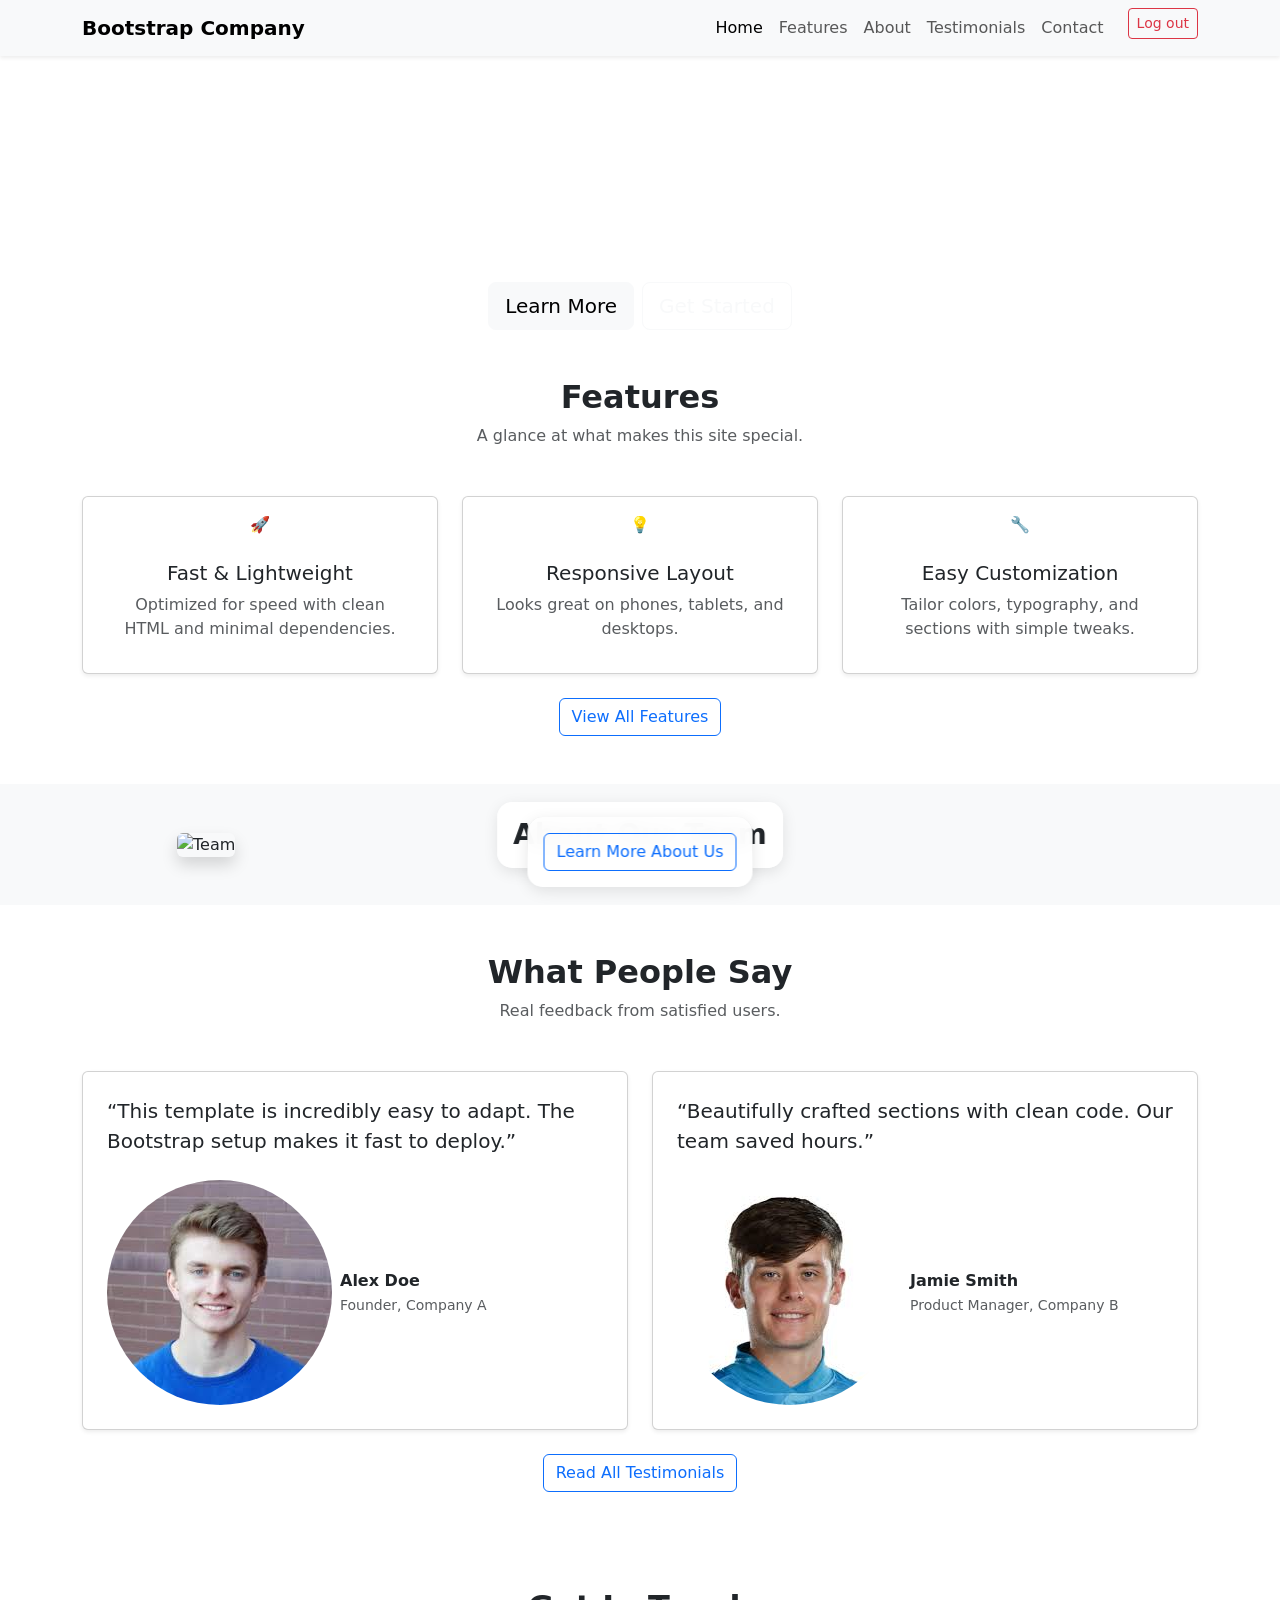
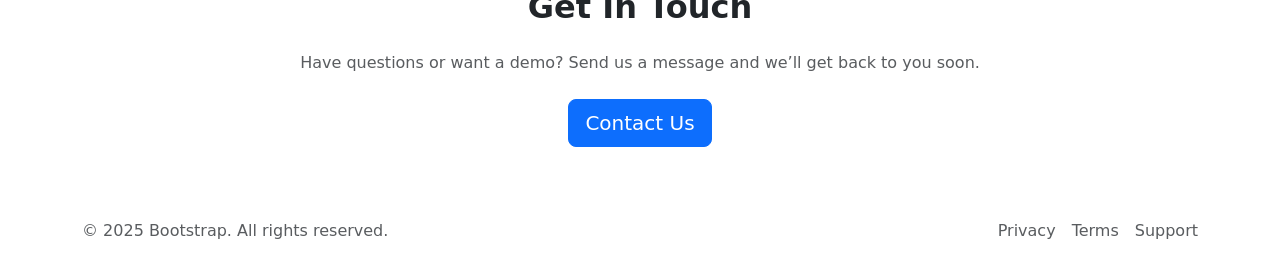
==== index.html @ 6f2ad1c3 "Added Index Layout(Home)" ====
<!DOCTYPE html>
<html lang="en">
<head>
  <meta charset="UTF-8" />
  <meta name="viewport" content="width=device-width, initial-scale=1" />
  <title>My Bootstrap Homepage - Mobile Ready</title>
  <!-- Bootstrap CSS -->
  <link href="https://cdn.jsdelivr.net/npm/bootstrap@5.3.0/dist/css/bootstrap.min.css" rel="stylesheet">
  <link href="css/home.css" rel="stylesheet">
</head>
<body>

  <!-- Navbar (mobile-friendly) -->
  <nav class="navbar navbar-expand-lg navbar-light bg-light sticky-top shadow-sm navbar-glass">
    <div class="container">
      <a class="navbar-brand fw-bold" href="#">Bootstrap Company</a>
      <button class="navbar-toggler" type="button" data-bs-toggle="collapse" data-bs-target="#navMenu"
        aria-controls="navMenu" aria-expanded="false" aria-label="Toggle navigation">
        <span class="navbar-toggler-icon"></span>
      </button>

      <div class="collapse navbar-collapse" id="navMenu">
        <ul class="navbar-nav ms-auto mb-2 mb-lg-0">
          <li class="nav-item"><a class="nav-link active" href="index.html">Home</a></li>
          <li class="nav-item"><a class="nav-link" href="features.html">Features</a></li>
          <li class="nav-item"><a class="nav-link" href="about.html">About</a></li>
          <li class="nav-item"><a class="nav-link" href="testimonials.html">Testimonials</a></li>
          <li class="nav-item"><a class="nav-link" href="contact.html">Contact</a></li>
          <li class="nav-item d-none d-lg-flex align-items-center me-2">
            <span id="userGreeting" class="navbar-text text-muted small"></span>
          </li>
          <li class="nav-item ms-lg-2">
            <button type="button" id="logoutBtn" class="btn btn-outline-danger btn-sm">Log out</button>
          </li>
        </ul>
      </div>
    </div>
  </nav>

  <!-- Hero Section -->
  <section id="home" class="hero text-center text-white">
    <div class="container">
      <div class="row justify-content-center">
        <div class="col-12 col-md-10 col-lg-8">
          <h1 class="display-6 fw-bold mb-3">Welcome to Our Amazing Product</h1>
          <p class="lead mb-4">
            A short tagline that captures the essence of your product or service. Elevate your workflow with a
            sleek, responsive homepage built with Bootstrap.
          </p>
          <div class="d-grid gap-2 d-sm-flex justify-content-center">
            <a href="#features" class="btn btn-light btn-lg cta-btn">Learn More</a>
            <a href="#contact" class="btn btn-outline-light btn-lg cta-btn">Get Started</a>
          </div>
        </div>
      </div>
    </div>
  </section>

  <!-- Features Section -->
  <section id="features" class="py-5">
    <div class="container">
      <div class="text-center mb-5">
        <h2 class="fw-bold">Features</h2>
        <p class="text-muted mb-0">A glance at what makes this site special.</p>
      </div>

      <div class="row g-4">
        <div class="col-12 col-md-4">
          <div class="card h-100 p-3 shadow-sm text-center">
            <div class="feature-icon mx-auto mb-2" aria-label="Icon">🚀</div>
            <div class="card-body">
              <h5 class="card-title mb-2">Fast & Lightweight</h5>
              <p class="card-text text-muted mb-0">Optimized for speed with clean HTML and minimal dependencies.</p>
            </div>
          </div>
        </div>

        <div class="col-12 col-md-4">
          <div class="card h-100 p-3 shadow-sm text-center">
            <div class="feature-icon mx-auto mb-2" aria-label="Icon">💡</div>
            <div class="card-body">
              <h5 class="card-title mb-2">Responsive Layout</h5>
              <p class="card-text text-muted mb-0">Looks great on phones, tablets, and desktops.</p>
            </div>
          </div>
        </div>

        <div class="col-12 col-md-4">
          <div class="card h-100 p-3 shadow-sm text-center">
            <div class="feature-icon mx-auto mb-2" aria-label="Icon">🔧</div>
            <div class="card-body">
              <h5 class="card-title mb-2">Easy Customization</h5>
              <p class="card-text text-muted mb-0">Tailor colors, typography, and sections with simple tweaks.</p>
            </div>
          </div>
        </div>
      </div>
      
      <div class="text-center mt-4">
        <a href="features.html" class="btn btn-outline-primary">View All Features</a>
      </div>
    </div>
  </section>

  <!-- About Section -->
  <section id="about" class="py-5 bg-light">
    <div class="container">
      <div class="row justify-content-center">
        <div class="col-12 col-md-10">
          <div class="position-relative">
            <img src="https://images.unsplash.com/photo-1521737604893-d14cc237f11d" class="img-fluid rounded shadow" alt="Team" style="width: 100%; height: 500px; object-fit: cover;">
            
            <!-- About Our Team text positioned above the image -->
            <div class="position-absolute text-center p-3" style="background: rgba(255, 255, 255, 0.95); backdrop-filter: blur(10px); border-radius: 15px; top: -30px; left: 50%; transform: translateX(-50%); box-shadow: 0 4px 15px rgba(0,0,0,0.1);">
              <h3 class="fw-bold mb-0 text-dark">About Our Team</h3>
            </div>
            
            <!-- Learn More About Us button positioned below the image -->
            <div class="position-absolute text-center p-3" style="background: rgba(255, 255, 255, 0.95); backdrop-filter: blur(10px); border-radius: 15px; bottom: -30px; left: 50%; transform: translateX(-50%); box-shadow: 0 4px 15px rgba(0,0,0,0.1);">
              <a href="about.html" class="btn btn-outline-primary">Learn More About Us</a>
            </div>
          </div>
        </div>
      </div>
    </div>
  </section>

  <!-- Testimonials Section -->
  <section id="testimonials" class="py-5">
    <div class="container">
      <div class="text-center mb-5">
        <h2 class="fw-bold">What People Say</h2>
        <p class="text-muted mb-0">Real feedback from satisfied users.</p>
      </div>

      <div class="row g-4">
        <div class="col-12 col-md-6">
          <div class="card h-100 shadow-sm p-4">
            <p class="lead mb-2">“This template is incredibly easy to adapt. The Bootstrap setup makes it fast to deploy.”</p>
            <div class="d-flex align-items-center mt-3">
              <img src="[data-uri]" 
              alt="Avatar" class="rounded-circle me-2" />
              <div>
                <strong>Alex Doe</strong><br />
                <small class="text-muted">Founder, Company A</small>
              </div>
            </div>
          </div>
        </div>

        <div class="col-12 col-md-6">
          <div class="card h-100 shadow-sm p-4">
            <p class="lead mb-2">“Beautifully crafted sections with clean code. Our team saved hours.”</p>
            <div class="d-flex align-items-center mt-3">
              <img src="[data-uri]" 
              alt="Avatar" class="rounded-circle me-2" />
              <div>
                <strong>Jamie Smith</strong><br />
                <small class="text-muted">Product Manager, Company B</small>
              </div>
            </div>
          </div>
        </div>
      </div>
      
      <div class="text-center mt-4">
        <a href="testimonials.html" class="btn btn-outline-primary">Read All Testimonials</a>
      </div>
    </div>
  </section>

  <!-- Contact Section -->
  <section id="contact" class="py-5">
    <div class="container">
      <div class="row justify-content-center">
        <div class="col-12 col-md-10 col-lg-8">
          <h2 class="fw-bold text-center mb-4">Get In Touch</h2>
          <p class="text-muted text-center mb-4">
            Have questions or want a demo? Send us a message and we’ll get back to you soon.
          </p>
          <div class="text-center">
            <a href="contact.html" class="btn btn-primary btn-lg">Contact Us</a>
          </div>
        </div>
      </div>
    </div>
  </section>

  <!-- Footer -->
  <footer class="footer py-4">
    <div class="container d-flex flex-wrap justify-content-between align-items-center">
      <p class="mb-0 text-muted">&copy; 2025 Bootstrap. All rights reserved.</p>
      <div class="d-flex flex-wrap gap-3">
        <a href="#" class="text-decoration-none text-muted">Privacy</a>
        <a href="#" class="text-decoration-none text-muted">Terms</a>
        <a href="#" class="text-decoration-none text-muted">Support</a>
      </div>
    </div>
  </footer>

  <!-- Bootstrap JS (for navbar collapse) -->
  <script src="https://cdn.jsdelivr.net/npm/bootstrap@5.3.0/dist/js/bootstrap.bundle.min.js"></script>
  <script src="js/home.js"></script>
</body>
</html>
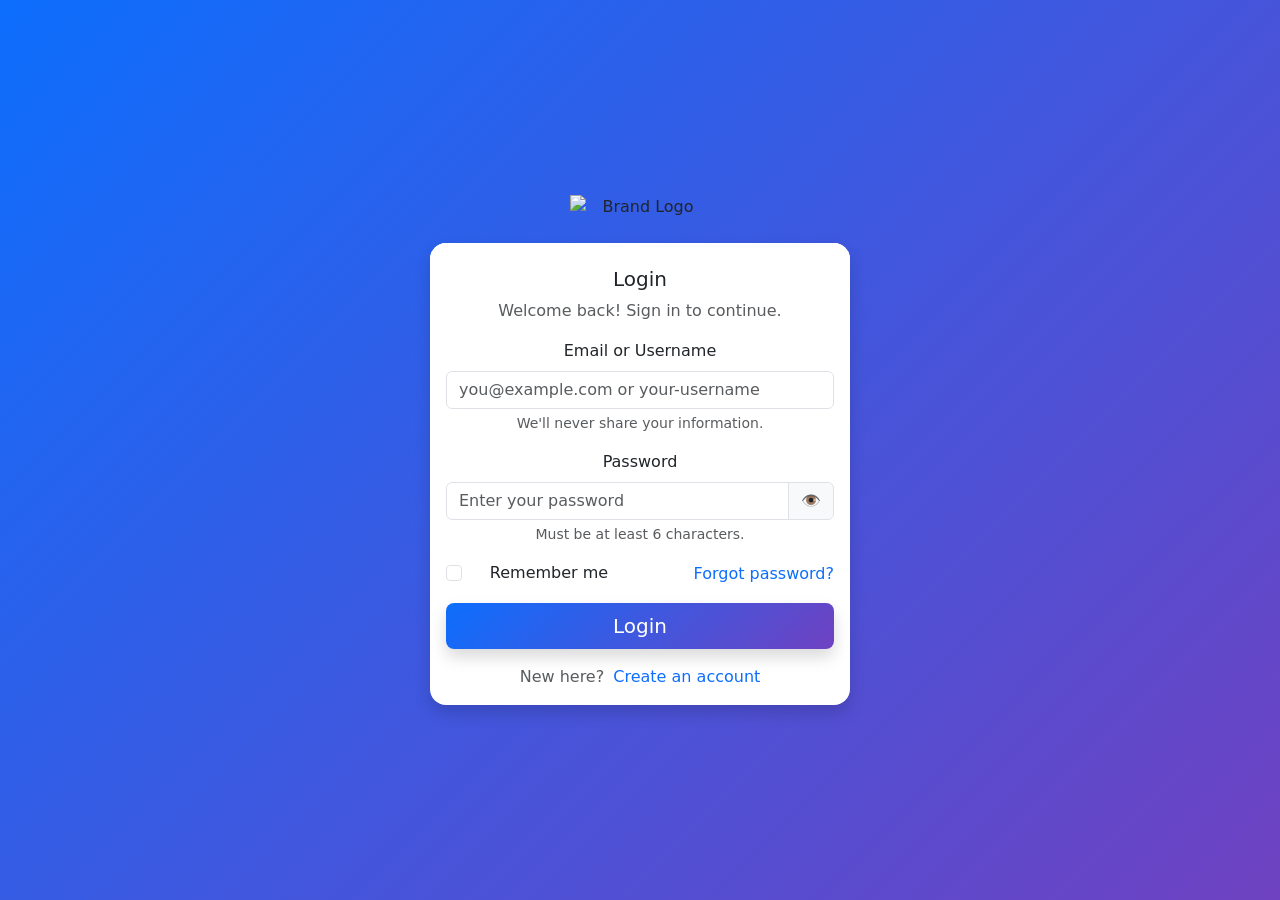
==== commit 53c28ee4: "Updated File Structure." ====
--- a/index.html
+++ b/index.html
@@ -6,7 +6,7 @@
   <title>My Bootstrap Homepage - Mobile Ready</title>
   <!-- Bootstrap CSS -->
   <link href="https://cdn.jsdelivr.net/npm/bootstrap@5.3.0/dist/css/bootstrap.min.css" rel="stylesheet">
-  <link href="css/home.css" rel="stylesheet">
+  <link href="assets/css/home.css" rel="stylesheet">
 </head>
 <body>
 
@@ -200,6 +200,6 @@
 
   <!-- Bootstrap JS (for navbar collapse) -->
   <script src="https://cdn.jsdelivr.net/npm/bootstrap@5.3.0/dist/js/bootstrap.bundle.min.js"></script>
-  <script src="js/home.js"></script>
+  <script src="assets/js/home.js"></script>
 </body>
 </html>
--- a/assets/css/home.css
+++ b/assets/css/home.css
@@ -0,0 +1,62 @@
+:root {
+  --brand-start: #0d6efd;
+  --brand-end: #6610f2;
+}
+
+/* Mobile-friendly hero */
+.hero {
+  background: linear-gradient(135deg, var(--brand-start), var(--brand-end));
+  color: white;
+  padding: 64px 16px; /* tighter on mobile */
+  min-height: 60vh;
+  display: flex;
+  align-items: center;
+  text-align: center;
+}
+.hero h1 { font-size: 2rem; line-height: 1.2; }
+.hero p { font-size: 1rem; }
+
+/* Improve touch targets on mobile */
+.cta-btn { min-width: 160px; padding: .75rem 1rem; }
+
+.feature-icon {
+  width: 48px; height: 48px;
+  display: inline-flex; align-items: center; justify-content: center;
+  border-radius: 50%;
+  background: #e9f0ff; color: #0d6efd;
+  margin-bottom: 10px;
+  font-size: 1.2rem;
+}
+
+/* Section headings spacing on small screens */
+section { padding-top: 4rem; padding-bottom: 4rem; }
+@media (min-width: 768px) {
+  .hero { padding: 84px 0; }
+  .hero h1 { font-size: 3rem; }
+  .hero p { font-size: 1.125rem; }
+}
+
+/* Cards spacing adjustments for very small screens */
+.card { border: 0; border-radius: 0.5rem; }
+.card .card-body { padding: 1rem; }
+
+/* Footer tweaks for small screens */
+.footer { background: #f8f9fa; }
+
+/* Modern UI tweaks */
+.navbar-glass {
+  background: rgba(255, 255, 255, 0.8);
+  backdrop-filter: saturate(180%) blur(12px);
+  -webkit-backdrop-filter: saturate(180%) blur(12px);
+  border-bottom: 1px solid rgba(0, 0, 0, 0.06);
+}
+
+.card {
+  transition: transform .2s ease, box-shadow .2s ease;
+}
+.card:hover {
+  transform: translateY(-2px);
+  box-shadow: 0 .75rem 1.5rem rgba(0,0,0,.08);
+}
+
+.btn.cta-btn { box-shadow: 0 .5rem 1rem rgba(0,0,0,.10); }
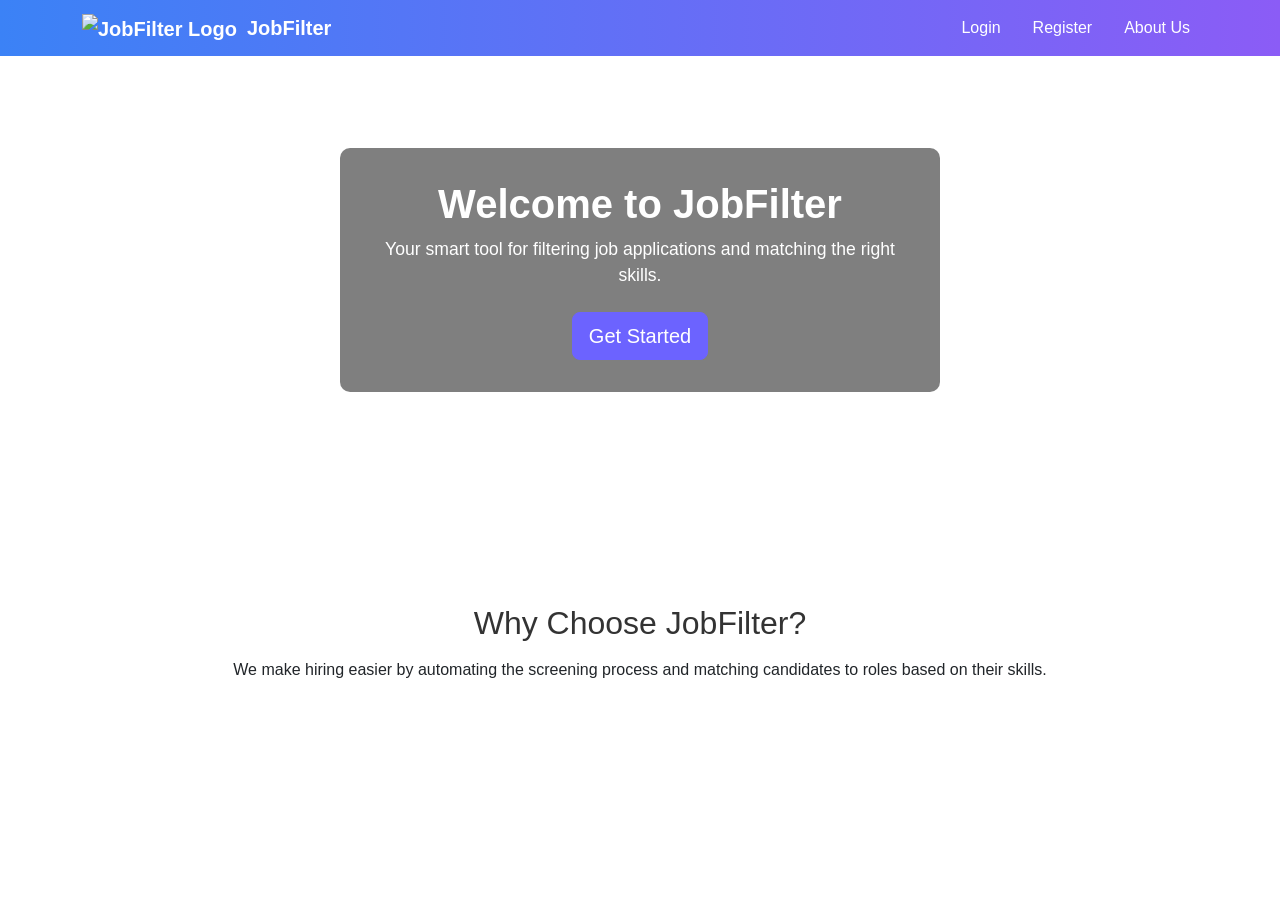
==== commit 520154df: "updated index and added videos folder." ====
--- a/index.html
+++ b/index.html
@@ -1,205 +1,158 @@
 <!DOCTYPE html>
 <html lang="en">
 <head>
-  <meta charset="UTF-8" />
-  <meta name="viewport" content="width=device-width, initial-scale=1" />
-  <title>My Bootstrap Homepage - Mobile Ready</title>
-  <!-- Bootstrap CSS -->
-  <link href="https://cdn.jsdelivr.net/npm/bootstrap@5.3.0/dist/css/bootstrap.min.css" rel="stylesheet">
-  <link href="assets/css/home.css" rel="stylesheet">
+    <meta charset="UTF-8" />
+    <meta name="viewport" content="width=device-width, initial-scale=1.0" />
+    <title>JobFilter | Secure your opportunities.</title>
+    <link href="https://cdn.jsdelivr.net/npm/bootstrap@5.3.3/dist/css/bootstrap.min.css" rel="stylesheet" />
+
+    <style>
+        * {
+            box-sizing: border-box;
+        }
+
+        body, html {
+            margin: 0;
+            padding: 0;
+            font-family: 'Segoe UI', sans-serif;
+        }
+
+        /* Navbar */
+        .navbar-custom {
+            background: linear-gradient(90deg, #3b82f6, #8b5cf6);
+        }
+
+        .navbar .nav-link {
+            color: #fff !important;
+            margin-left: 1rem;
+        }
+
+        .navbar-brand img {
+            height: 28px;
+            margin-right: 10px;
+            vertical-align: middle;
+        }
+
+        /* Hero Section */
+        .hero-section {
+            position: relative;
+            height: 60vh;
+            width: 100%;
+            overflow: hidden;
+            display: flex;
+            align-items: center;
+            justify-content: center;
+        }
+
+            .hero-section video {
+                position: absolute;
+                top: 0;
+                left: 0;
+                width: 100%;
+                height: 100%;
+                object-fit: cover;
+                z-index: -1;
+            }
+
+        .hero-content {
+            position: relative;
+            color: #fff;
+            text-align: center;
+            padding: 2rem;
+            background-color: rgba(0, 0, 0, 0.5);
+            border-radius: 10px;
+            max-width: 600px;
+            width: 90%;
+        }
+
+        .hero-title {
+            font-size: 2.5rem;
+            font-weight: bold;
+        }
+
+        .hero-text {
+            font-size: 1.1rem;
+            margin-bottom: 1.5rem;
+        }
+
+        .btn-primary {
+            background-color: #6c63ff;
+            border-color: #6c63ff;
+        }
+
+            .btn-primary:hover {
+                background-color: #5848d2;
+                border-color: #5848d2;
+            }
+
+        /* Info Section */
+        .info-section {
+            padding: 4rem 2rem;
+            background-color: #fff;
+            text-align: center;
+        }
+
+            .info-section h2 {
+                color: #333;
+                margin-bottom: 1rem;
+            }
+
+        @media (max-width: 768px) {
+            .hero-title {
+                font-size: 2rem;
+            }
+
+            .hero-text {
+                font-size: 1rem;
+            }
+
+            .navbar .nav-link {
+                margin-left: 0.5rem;
+            }
+        }
+    </style>
 </head>
 <body>
 
-  <!-- Navbar (mobile-friendly) -->
-  <nav class="navbar navbar-expand-lg navbar-light bg-light sticky-top shadow-sm navbar-glass">
-    <div class="container">
-      <a class="navbar-brand fw-bold" href="#">Bootstrap Company</a>
-      <button class="navbar-toggler" type="button" data-bs-toggle="collapse" data-bs-target="#navMenu"
-        aria-controls="navMenu" aria-expanded="false" aria-label="Toggle navigation">
-        <span class="navbar-toggler-icon"></span>
-      </button>
+    <!-- Navbar -->
+    <nav class="navbar navbar-expand-lg navbar-dark navbar-custom fixed-top">
+        <div class="container">
+            <a class="navbar-brand fw-bold d-flex align-items-center" href="#">
+                <img src="assets/images/jobfilter-icon.png" alt="JobFilter Logo">
+                JobFilter
+            </a>
+            <button class="navbar-toggler" type="button" data-bs-toggle="collapse" data-bs-target="#navbarNav">
+                <span class="navbar-toggler-icon"></span>
+            </button>
+            <div class="collapse navbar-collapse justify-content-end" id="navbarNav">
+                <ul class="navbar-nav">
+                    <li class="nav-item"><a class="nav-link" href="login.html">Login</a></li>
+                    <li class="nav-item"><a class="nav-link" href="register.html">Register</a></li>
+                    <li class="nav-item"><a class="nav-link" href="about.html">About Us</a></li>
+                </ul>
+            </div>
+        </div>
+    </nav>
 
-      <div class="collapse navbar-collapse" id="navMenu">
-        <ul class="navbar-nav ms-auto mb-2 mb-lg-0">
-          <li class="nav-item"><a class="nav-link active" href="index.html">Home</a></li>
-          <li class="nav-item"><a class="nav-link" href="features.html">Features</a></li>
-          <li class="nav-item"><a class="nav-link" href="about.html">About</a></li>
-          <li class="nav-item"><a class="nav-link" href="testimonials.html">Testimonials</a></li>
-          <li class="nav-item"><a class="nav-link" href="contact.html">Contact</a></li>
-          <li class="nav-item d-none d-lg-flex align-items-center me-2">
-            <span id="userGreeting" class="navbar-text text-muted small"></span>
-          </li>
-          <li class="nav-item ms-lg-2">
-            <button type="button" id="logoutBtn" class="btn btn-outline-danger btn-sm">Log out</button>
-          </li>
-        </ul>
-      </div>
-    </div>
-  </nav>
+    <!-- Hero Section with Video Background -->
+    <section class="hero-section">
+        <video autoplay muted loop>
+            <source src="assets/videos/background.mp4" type="video/mp4">
+            Your browser does not support HTML5 video.
+        </video>
+        <div class="hero-content">
+            <h1 class="hero-title">Welcome to JobFilter</h1>
+            <p class="hero-text">Your smart tool for filtering job applications and matching the right skills.</p>
+            <a href="login.html" class="btn btn-primary btn-lg">Get Started</a>
+        </div>
+    </section>
 
-  <!-- Hero Section -->
-  <section id="home" class="hero text-center text-white">
-    <div class="container">
-      <div class="row justify-content-center">
-        <div class="col-12 col-md-10 col-lg-8">
-          <h1 class="display-6 fw-bold mb-3">Welcome to Our Amazing Product</h1>
-          <p class="lead mb-4">
-            A short tagline that captures the essence of your product or service. Elevate your workflow with a
-            sleek, responsive homepage built with Bootstrap.
-          </p>
-          <div class="d-grid gap-2 d-sm-flex justify-content-center">
-            <a href="#features" class="btn btn-light btn-lg cta-btn">Learn More</a>
-            <a href="#contact" class="btn btn-outline-light btn-lg cta-btn">Get Started</a>
-          </div>
-        </div>
-      </div>
-    </div>
-  </section>
+    <!-- Info Section -->
+    <section class="info-section">
+        <h2>Why Choose JobFilter?</h2>
+        <p>We make hiring easier by automating the screening process and matching candidates to roles based on their skills.</p>
+    </section>
 
-  <!-- Features Section -->
-  <section id="features" class="py-5">
-    <div class="container">
-      <div class="text-center mb-5">
-        <h2 class="fw-bold">Features</h2>
-        <p class="text-muted mb-0">A glance at what makes this site special.</p>
-      </div>
-
-      <div class="row g-4">
-        <div class="col-12 col-md-4">
-          <div class="card h-100 p-3 shadow-sm text-center">
-            <div class="feature-icon mx-auto mb-2" aria-label="Icon">🚀</div>
-            <div class="card-body">
-              <h5 class="card-title mb-2">Fast & Lightweight</h5>
-              <p class="card-text text-muted mb-0">Optimized for speed with clean HTML and minimal dependencies.</p>
-            </div>
-          </div>
-        </div>
-
-        <div class="col-12 col-md-4">
-          <div class="card h-100 p-3 shadow-sm text-center">
-            <div class="feature-icon mx-auto mb-2" aria-label="Icon">💡</div>
-            <div class="card-body">
-              <h5 class="card-title mb-2">Responsive Layout</h5>
-              <p class="card-text text-muted mb-0">Looks great on phones, tablets, and desktops.</p>
-            </div>
-          </div>
-        </div>
-
-        <div class="col-12 col-md-4">
-          <div class="card h-100 p-3 shadow-sm text-center">
-            <div class="feature-icon mx-auto mb-2" aria-label="Icon">🔧</div>
-            <div class="card-body">
-              <h5 class="card-title mb-2">Easy Customization</h5>
-              <p class="card-text text-muted mb-0">Tailor colors, typography, and sections with simple tweaks.</p>
-            </div>
-          </div>
-        </div>
-      </div>
-      
-      <div class="text-center mt-4">
-        <a href="features.html" class="btn btn-outline-primary">View All Features</a>
-      </div>
-    </div>
-  </section>
-
-  <!-- About Section -->
-  <section id="about" class="py-5 bg-light">
-    <div class="container">
-      <div class="row justify-content-center">
-        <div class="col-12 col-md-10">
-          <div class="position-relative">
-            <img src="https://images.unsplash.com/photo-1521737604893-d14cc237f11d" class="img-fluid rounded shadow" alt="Team" style="width: 100%; height: 500px; object-fit: cover;">
-            
-            <!-- About Our Team text positioned above the image -->
-            <div class="position-absolute text-center p-3" style="background: rgba(255, 255, 255, 0.95); backdrop-filter: blur(10px); border-radius: 15px; top: -30px; left: 50%; transform: translateX(-50%); box-shadow: 0 4px 15px rgba(0,0,0,0.1);">
-              <h3 class="fw-bold mb-0 text-dark">About Our Team</h3>
-            </div>
-            
-            <!-- Learn More About Us button positioned below the image -->
-            <div class="position-absolute text-center p-3" style="background: rgba(255, 255, 255, 0.95); backdrop-filter: blur(10px); border-radius: 15px; bottom: -30px; left: 50%; transform: translateX(-50%); box-shadow: 0 4px 15px rgba(0,0,0,0.1);">
-              <a href="about.html" class="btn btn-outline-primary">Learn More About Us</a>
-            </div>
-          </div>
-        </div>
-      </div>
-    </div>
-  </section>
-
-  <!-- Testimonials Section -->
-  <section id="testimonials" class="py-5">
-    <div class="container">
-      <div class="text-center mb-5">
-        <h2 class="fw-bold">What People Say</h2>
-        <p class="text-muted mb-0">Real feedback from satisfied users.</p>
-      </div>
-
-      <div class="row g-4">
-        <div class="col-12 col-md-6">
-          <div class="card h-100 shadow-sm p-4">
-            <p class="lead mb-2">“This template is incredibly easy to adapt. The Bootstrap setup makes it fast to deploy.”</p>
-            <div class="d-flex align-items-center mt-3">
-              <img src="[data-uri]" 
-              alt="Avatar" class="rounded-circle me-2" />
-              <div>
-                <strong>Alex Doe</strong><br />
-                <small class="text-muted">Founder, Company A</small>
-              </div>
-            </div>
-          </div>
-        </div>
-
-        <div class="col-12 col-md-6">
-          <div class="card h-100 shadow-sm p-4">
-            <p class="lead mb-2">“Beautifully crafted sections with clean code. Our team saved hours.”</p>
-            <div class="d-flex align-items-center mt-3">
-              <img src="[data-uri]" 
-              alt="Avatar" class="rounded-circle me-2" />
-              <div>
-                <strong>Jamie Smith</strong><br />
-                <small class="text-muted">Product Manager, Company B</small>
-              </div>
-            </div>
-          </div>
-        </div>
-      </div>
-      
-      <div class="text-center mt-4">
-        <a href="testimonials.html" class="btn btn-outline-primary">Read All Testimonials</a>
-      </div>
-    </div>
-  </section>
-
-  <!-- Contact Section -->
-  <section id="contact" class="py-5">
-    <div class="container">
-      <div class="row justify-content-center">
-        <div class="col-12 col-md-10 col-lg-8">
-          <h2 class="fw-bold text-center mb-4">Get In Touch</h2>
-          <p class="text-muted text-center mb-4">
-            Have questions or want a demo? Send us a message and we’ll get back to you soon.
-          </p>
-          <div class="text-center">
-            <a href="contact.html" class="btn btn-primary btn-lg">Contact Us</a>
-          </div>
-        </div>
-      </div>
-    </div>
-  </section>
-
-  <!-- Footer -->
-  <footer class="footer py-4">
-    <div class="container d-flex flex-wrap justify-content-between align-items-center">
-      <p class="mb-0 text-muted">&copy; 2025 Bootstrap. All rights reserved.</p>
-      <div class="d-flex flex-wrap gap-3">
-        <a href="#" class="text-decoration-none text-muted">Privacy</a>
-        <a href="#" class="text-decoration-none text-muted">Terms</a>
-        <a href="#" class="text-decoration-none text-muted">Support</a>
-      </div>
-    </div>
-  </footer>
-
-  <!-- Bootstrap JS (for navbar collapse) -->
-  <script src="https://cdn.jsdelivr.net/npm/bootstrap@5.3.0/dist/js/bootstrap.bundle.min.js"></script>
-  <script src="assets/js/home.js"></script>
+    <script src="https://cdn.jsdelivr.net/npm/bootstrap@5.3.3/dist/js/bootstrap.bundle.min.js"></script>
 </body>
 </html>
